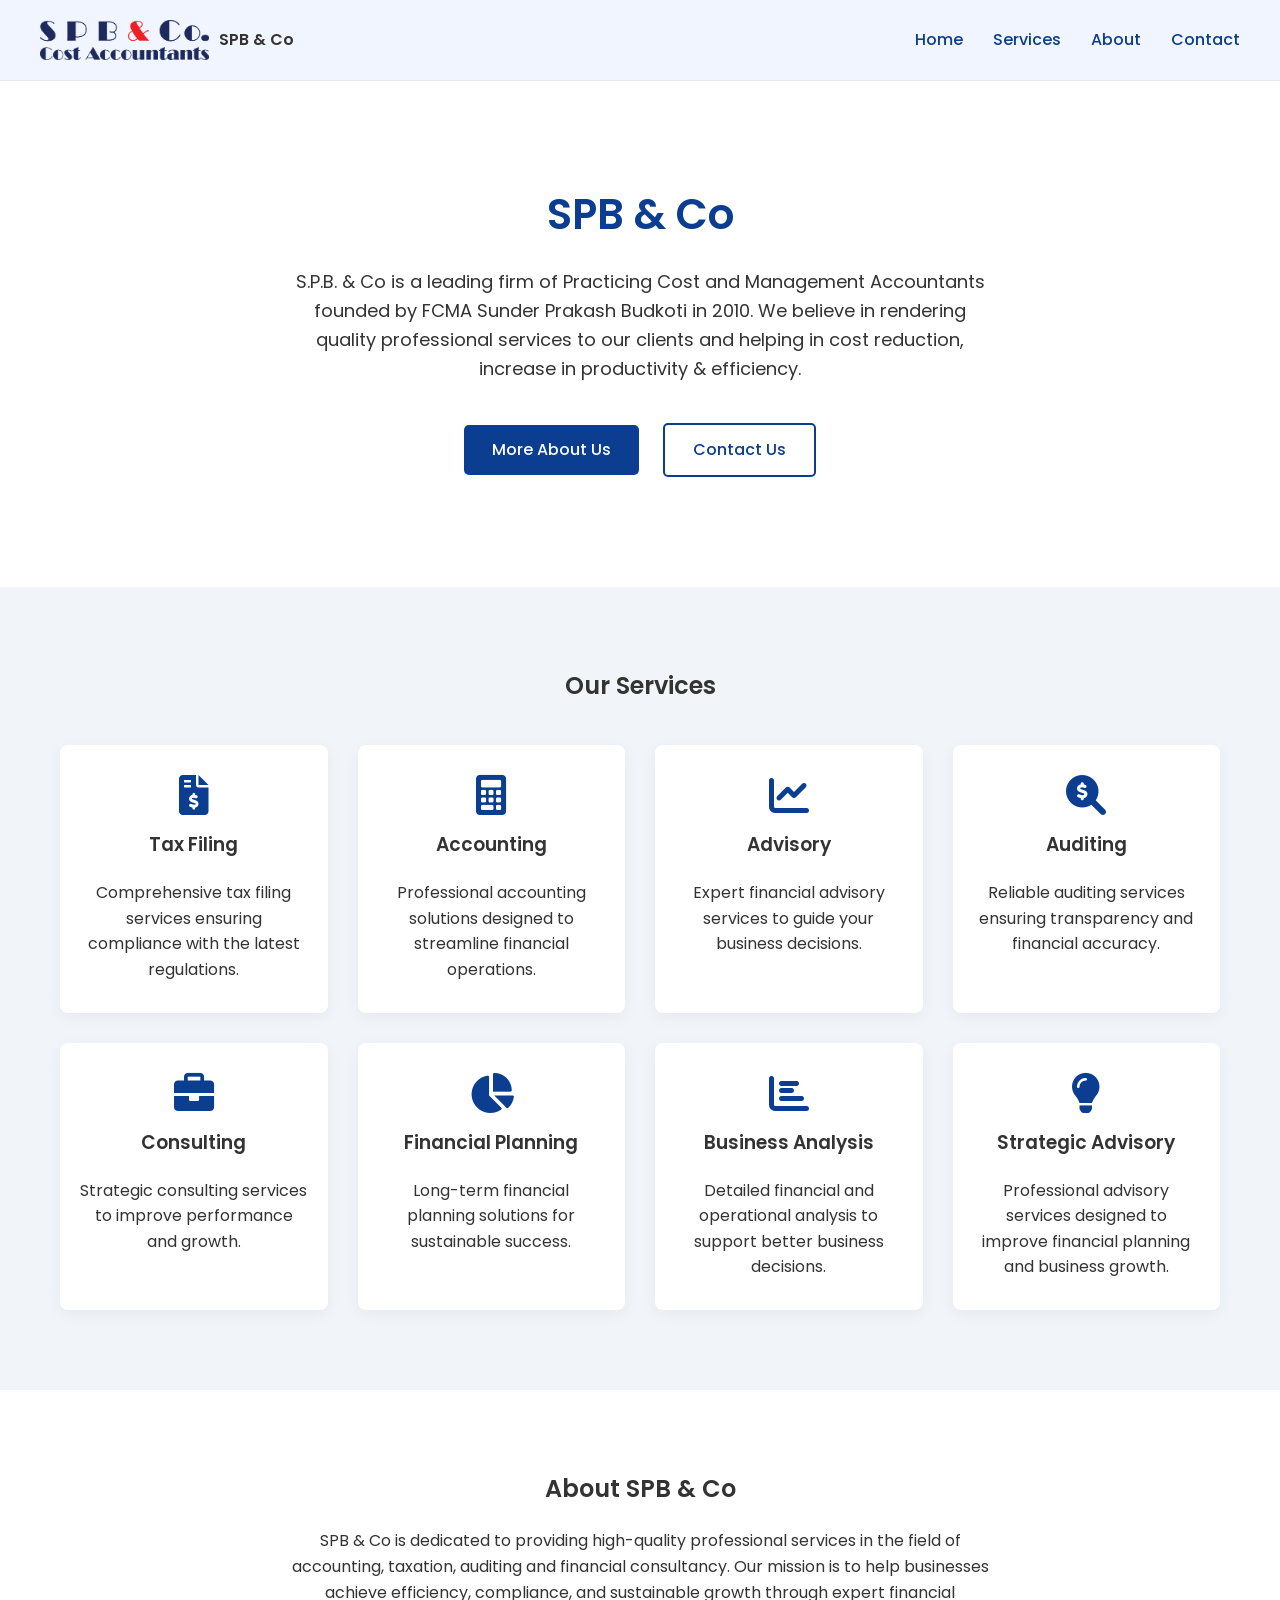
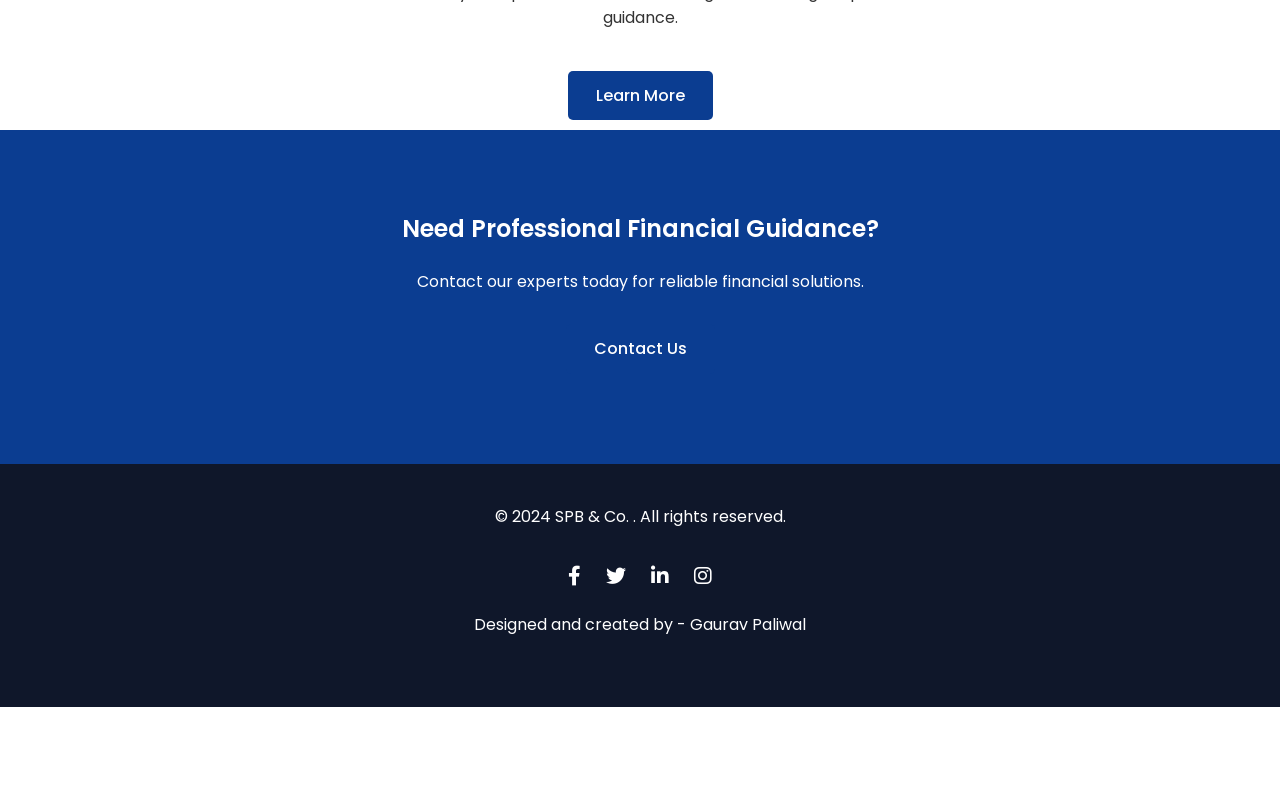
==== index.html @ 6d152924 "Add files via upload" ====
<!DOCTYPE html>
<html lang="en">

<head>

<meta charset="UTF-8">
<meta name="viewport" content="width=device-width, initial-scale=1.0">

<title>SPB & Co</title>

<!-- MAIN STYLES -->
<link rel="stylesheet" href="styles.css">

<!-- GOOGLE FONT -->
<link href="https://fonts.googleapis.com/css2?family=Poppins:wght@300;400;500;600;700&display=swap" rel="stylesheet">

<!-- FONT AWESOME ICONS -->
<link rel="stylesheet" href="https://cdnjs.cloudflare.com/ajax/libs/font-awesome/6.0.0-beta3/css/all.min.css">

</head>


<body>


<div id="header"></div>



<!-- =========================
HERO SECTION
Main introduction area
========================= -->

<section id="hero" class="reveal">

<div class="container hero-content">

<h1>SPB & Co</h1>

<p>
S.P.B. & Co is a leading firm of Practicing Cost and Management Accountants founded by FCMA Sunder Prakash Budkoti in 2010. We believe in rendering quality professional services to our clients and helping in cost reduction, increase in productivity & efficiency.
</p>

<div class="hero-buttons">

<a href="about.html" class="btn btn-primary">More About Us</a>

<a href="contact.html" class="btn btn-outline">Contact Us</a>

</div>

</div>

</section>



<!-- =========================
SERVICES PREVIEW
Homepage service cards
========================= -->

<section class="services reveal">

<div class="container">

<h2>Our Services</h2>

<div class="services-grid">

<div class="service-card">
<i class="fas fa-file-invoice-dollar"></i>
<h3>Tax Filing</h3>
<p>Comprehensive tax filing services ensuring compliance with the latest regulations.</p>
</div>

<div class="service-card">
<i class="fas fa-calculator"></i>
<h3>Accounting</h3>
<p>Professional accounting solutions designed to streamline financial operations.</p>
</div>

<div class="service-card">
<i class="fas fa-chart-line"></i>
<h3>Advisory</h3>
<p>Expert financial advisory services to guide your business decisions.</p>
</div>

<div class="service-card">
<i class="fas fa-search-dollar"></i>
<h3>Auditing</h3>
<p>Reliable auditing services ensuring transparency and financial accuracy.</p>
</div>

<div class="service-card">
<i class="fas fa-briefcase"></i>
<h3>Consulting</h3>
<p>Strategic consulting services to improve performance and growth.</p>
</div>

<div class="service-card">
<i class="fas fa-chart-pie"></i>
<h3>Financial Planning</h3>
<p>Long-term financial planning solutions for sustainable success.</p>
</div>

<div class="service-card">

<i class="fas fa-chart-bar"></i>

<h3>Business Analysis</h3>

<p>
Detailed financial and operational analysis to support better business decisions.
</p>

</div>


<div class="service-card">

<i class="fas fa-lightbulb"></i>

<h3>Strategic Advisory</h3>

<p>
Professional advisory services designed to improve financial planning and business growth.
</p>

</div>

</section>



<!-- =========================
ABOUT PREVIEW
Short introduction
========================= -->

<section class="about-preview reveal">

<div class="container">

<h2>About SPB & Co</h2>

<p>
SPB & Co is dedicated to providing high-quality professional services in the field of accounting, taxation, auditing and financial consultancy. Our mission is to help businesses achieve efficiency, compliance, and sustainable growth through expert financial guidance.
</p>

<a href="about.html" class="btn btn-primary">Learn More</a>

</div>




<!-- =========================
CALL TO ACTION
Encourage contact
========================= -->

<section class="cta">

<div class="container">

<h2>Need Professional Financial Guidance?</h2>

<p>Contact our experts today for reliable financial solutions.</p>

<a href="contact.html" class="btn btn-primary">Contact Us</a>

</div>

</section>



<!-- =========================
FOOTER
Company info and social links
========================= -->

<div id="footer"></div>


<!-- JAVASCRIPT -->
<script src="script.js"></script>

</body>
</html>
---- styles.css ----
/* ======================================================
RESET & BASE
Basic cleanup so browsers behave consistently
====================================================== */

*{
  margin:0;
  padding:0;
  box-sizing:border-box;
}

body{
  font-family:'Poppins', sans-serif;
  background:#f8fafc;
  color:#333;
  line-height:1.6;
}

img{
  max-width:100%;
  display:block;
}

a{
  text-decoration:none;
  color:inherit;
}

ul{
  list-style:none;
}

/* ======================================================
COLOR VARIABLES
Change brand colors here
====================================================== */

:root{
  --primary:#0b3d91;
  --secondary:#1e6fff;
  --dark:#0f172a;
  --light:#f8fafc;
  --white:#ffffff;
}

/* ======================================================
GLOBAL LAYOUT
Controls page width and section spacing
====================================================== */

.container{
  max-width:1200px;
  margin:auto;
  padding:0 20px;
}

section{
  padding:80px 0;
}

h1,h2,h3{
  margin-bottom:20px;
  font-weight:600;
}

/* ======================================================
HEADER / NAVBAR
====================================================== */

header{
  background:#f1f5ff;
  color:#333;
  position:sticky;
  top:0;
  z-index:1000;
  border-bottom:1px solid #e5e7eb;
  transition:0.3s;
}

/* shadow when scrolling */

header.scrolled{
  box-shadow:0 4px 12px rgba(0,0,0,0.08);
}

/* shadow appears when scrolling */
header.scrolled{
  box-shadow:0 4px 12px rgba(0,0,0,0.25);
}

.nav-container{
  display:flex;
  justify-content:space-between;
  align-items:center;
  padding:20px 0;
}

.logo{
  display:flex;
  align-items:center;
  gap:10px;
  font-weight:600;
}

.logo img{
  height:40px;
}

.nav-links{
  display:flex;
  gap:30px;
}

/* ======================================================
NAVBAR LINK STYLE
Adds hover underline animation
====================================================== */

.nav-links a{
  color:var(--primary);
  font-weight:500;
  position:relative;
  padding-bottom:5px;
}

/* underline element */

.nav-links a::after{
  content:"";
  position:absolute;
  left:0;
  bottom:0;
  width:0%;
  height:2px;
  background:var(--primary);
  transition:width 0.3s ease;
}

/* animation on hover */

.nav-links a:hover::after{
  width:100%;
}

.nav-links a:hover{
  color:var(--secondary);
}

.nav-links a:hover{
  color:var(--secondary);
}

/* ======================================================
MOBILE NAVBAR
====================================================== */

.menu-toggle{
  display:none;
  font-size:24px;
  cursor:pointer;
}

/* ======================================================
HERO SECTION
====================================================== */

#hero{
  background:white;
  text-align:center;
  padding:100px 0;
}

.hero-content{
  max-width:750px;
  margin:auto;
}

.hero-content h1{
  font-size:42px;
  color:var(--primary);
}

.hero-content p{
  font-size:18px;
  margin-bottom:30px;
}

/* ======================================================
BUTTONS
====================================================== */

.btn{
  display:inline-block;
  padding:12px 28px;
  border-radius:5px;
  font-weight:500;
  margin:10px;
  transition:0.3s;
}

.btn-primary{
  background:var(--primary);
  color:white;
}

.btn-primary:hover{
  background:var(--secondary);
}

.btn-outline{
  border:2px solid var(--primary);
  color:var(--primary);
}

.btn-outline:hover{
  background:var(--primary);
  color:white;
}

/* ======================================================
SERVICES SECTION
Icon service cards
====================================================== */

.services{
  background:#f1f5f9;
  text-align:center;
}

.services-grid{
  margin-top:40px;
  display:grid;
  grid-template-columns:repeat(auto-fit,minmax(250px,1fr));
  gap:30px;
}

.service-card{
  background:white;
  padding:30px 20px;
  border-radius:8px;
  box-shadow:0 4px 15px rgba(0,0,0,0.05);
  transition:0.3s;
}

.service-card:hover{
  transform:translateY(-6px);
}

.service-card i{
  font-size:40px;
  color:var(--primary);
  margin-bottom:15px;
}

/* ======================================================
ABOUT PREVIEW
====================================================== */

.about-preview{
  text-align:center;
  background:white;
}

.about-preview p{
  max-width:700px;
  margin:auto;
  margin-bottom:30px;
}

/* ======================================================
TESTIMONIALS
====================================================== */

.testimonials{
  background:#f1f5f9;
  text-align:center;
}

.testimonial-cards{
  margin-top:40px;
  display:grid;
  grid-template-columns:repeat(auto-fit,minmax(250px,1fr));
  gap:30px;
}

.testimonial-card{
  background:white;
  padding:25px;
  border-radius:8px;
  box-shadow:0 4px 15px rgba(0,0,0,0.05);
}

.testimonial-card h4{
  margin-top:10px;
  color:var(--primary);
}

/* ======================================================
CALL TO ACTION
====================================================== */

.cta{
  background:var(--primary);
  color:white;
  text-align:center;
}

.cta p{
  margin-bottom:20px;
}

/* ======================================================
FOOTER
====================================================== */

footer{
  background:var(--dark);
  color:white;
  text-align:center;
  padding:40px 20px;
}

.social-links{
  margin:20px 0;
}

.social-links a{
  font-size:20px;
  margin:0 10px;
  color:white;
  transition:0.3s;
}

.social-links a:hover{
  color:var(--secondary);
}


/* ======================================================
RESPONSIVE DESIGN
====================================================== */

@media (max-width:768px){

.menu-toggle{
  display:block;
}

.nav-links{
  position:absolute;
  top:70px;
  left:0;
  width:100%;
  background:var(--dark);
  flex-direction:column;
  align-items:center;
  max-height:0;
  overflow:hidden;
  transition:max-height 0.4s ease;
}

.nav-links li{
  margin:15px 0;
}

.nav-links.active{
  max-height:300px;
}

.hero-content h1{
  font-size:32px;
}

}


/* ======================================================
BACK TO TOP BUTTON
====================================================== */

#backToTop{
position:fixed;
bottom:30px;
right:30px;
background:var(--primary);
color:white;
border:none;
width:45px;
height:45px;
border-radius:50%;
font-size:20px;
cursor:pointer;
display:none;
box-shadow:0 4px 10px rgba(0,0,0,0.3);
transition:0.3s;
}

#backToTop:hover{
background:var(--secondary);
}

/* ======================================================
SERVICES PAGE HERO
====================================================== */

.services-hero{
background:white;
text-align:center;
padding:100px 0;
}

.services-hero h1{
font-size:40px;
color:var(--primary);
margin-bottom:20px;
}

.services-hero p{
max-width:700px;
margin:auto;
font-size:18px;
}

/* ======================================================
FOUNDER SECTION
====================================================== */

.founder{
background:white;
}

.founder-grid{
display:grid;
grid-template-columns:1fr 1fr;
gap:40px;
align-items:center;
}

.founder-img img{
border-radius:8px;
}

.founder-info h2{
color:var(--primary);
}

.founder-info h4{
margin-bottom:10px;
color:#666;
}

@media(max-width:768px){

.founder-grid{
grid-template-columns:1fr;
text-align:center;
}

}

/* ======================================================
CONTACT PAGE
====================================================== */

.contact-section{
background:white;
}

.contact-grid{
display:grid;
grid-template-columns:1fr 1fr;
gap:40px;
}

.contact-form input,
.contact-form textarea{
width:100%;
padding:12px;
margin-bottom:15px;
border:1px solid #ddd;
border-radius:5px;
font-family:'Poppins',sans-serif;
}

.contact-form textarea{
height:120px;
}

.contact-info .info-item{
display:flex;
align-items:center;
gap:10px;
margin:15px 0;
}

.contact-info i{
color:var(--primary);
font-size:20px;
}

.map-section{
background:#f1f5f9;
}

.map-grid{
display:grid;
grid-template-columns:1fr 1fr;
gap:20px;
}

.map-grid iframe{
width:100%;
height:300px;
border:0;
border-radius:6px;
}

@media(max-width:768px){

.contact-grid{
grid-template-columns:1fr;
}

.map-grid{
grid-template-columns:1fr;
}

}

/* ======================================================
FOUNDER QUALIFICATIONS
====================================================== */

.founder-qualifications{
display:flex;
flex-wrap:wrap;
gap:10px;
margin:15px 0 25px 0;
}

.founder-qualifications span{
background:#eef2ff;
color:var(--primary);
padding:6px 12px;
border-radius:4px;
font-size:14px;
font-weight:500;
}


/* ======================================================
FOUNDER ROLES
====================================================== */

.founder-roles{
margin-top:20px;
}

.founder-roles h3{
margin-bottom:10px;
color:var(--primary);
}


/* ======================================================
FOUNDER MEMBERSHIPS
====================================================== */

.founder-memberships{
margin-top:25px;
}

.founder-memberships h3{
margin-bottom:10px;
color:var(--primary);
}

.founder-memberships ul{
padding-left:20px;
}

.founder-memberships li{
margin-bottom:8px;
}
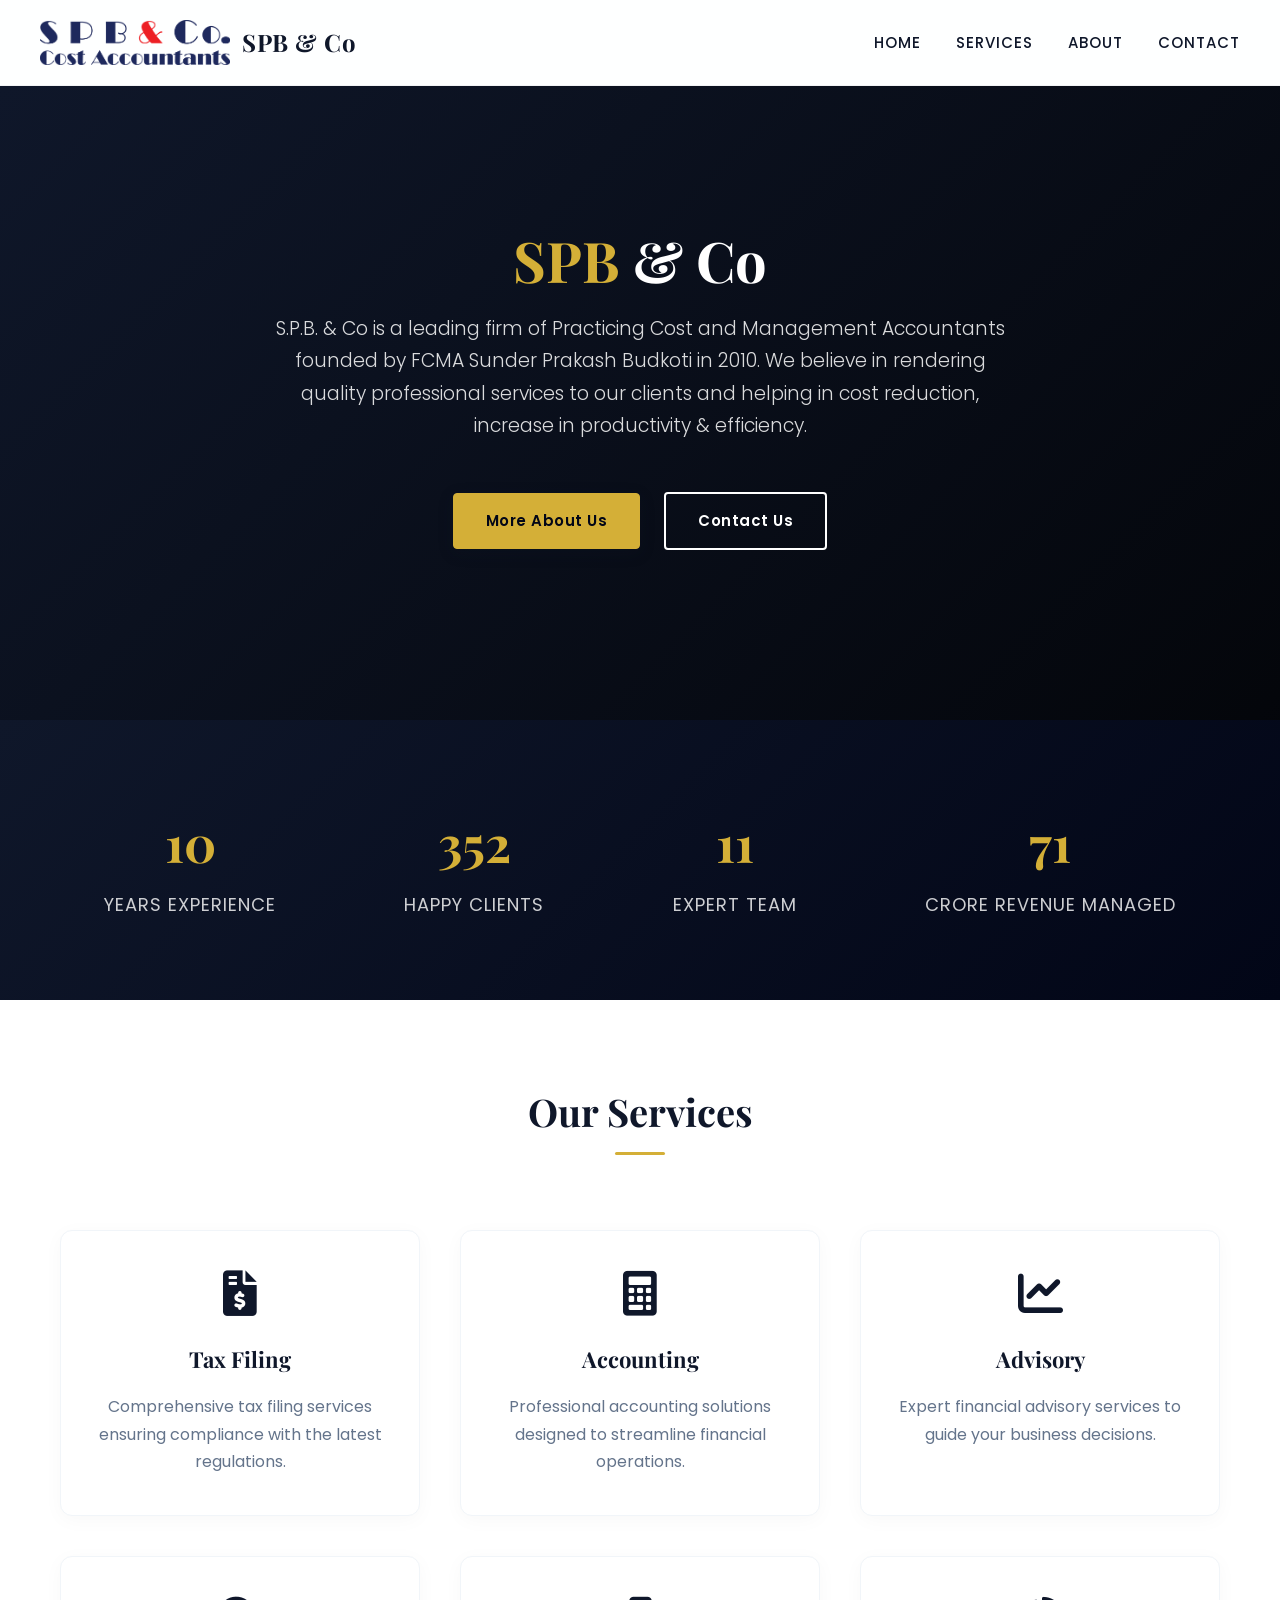
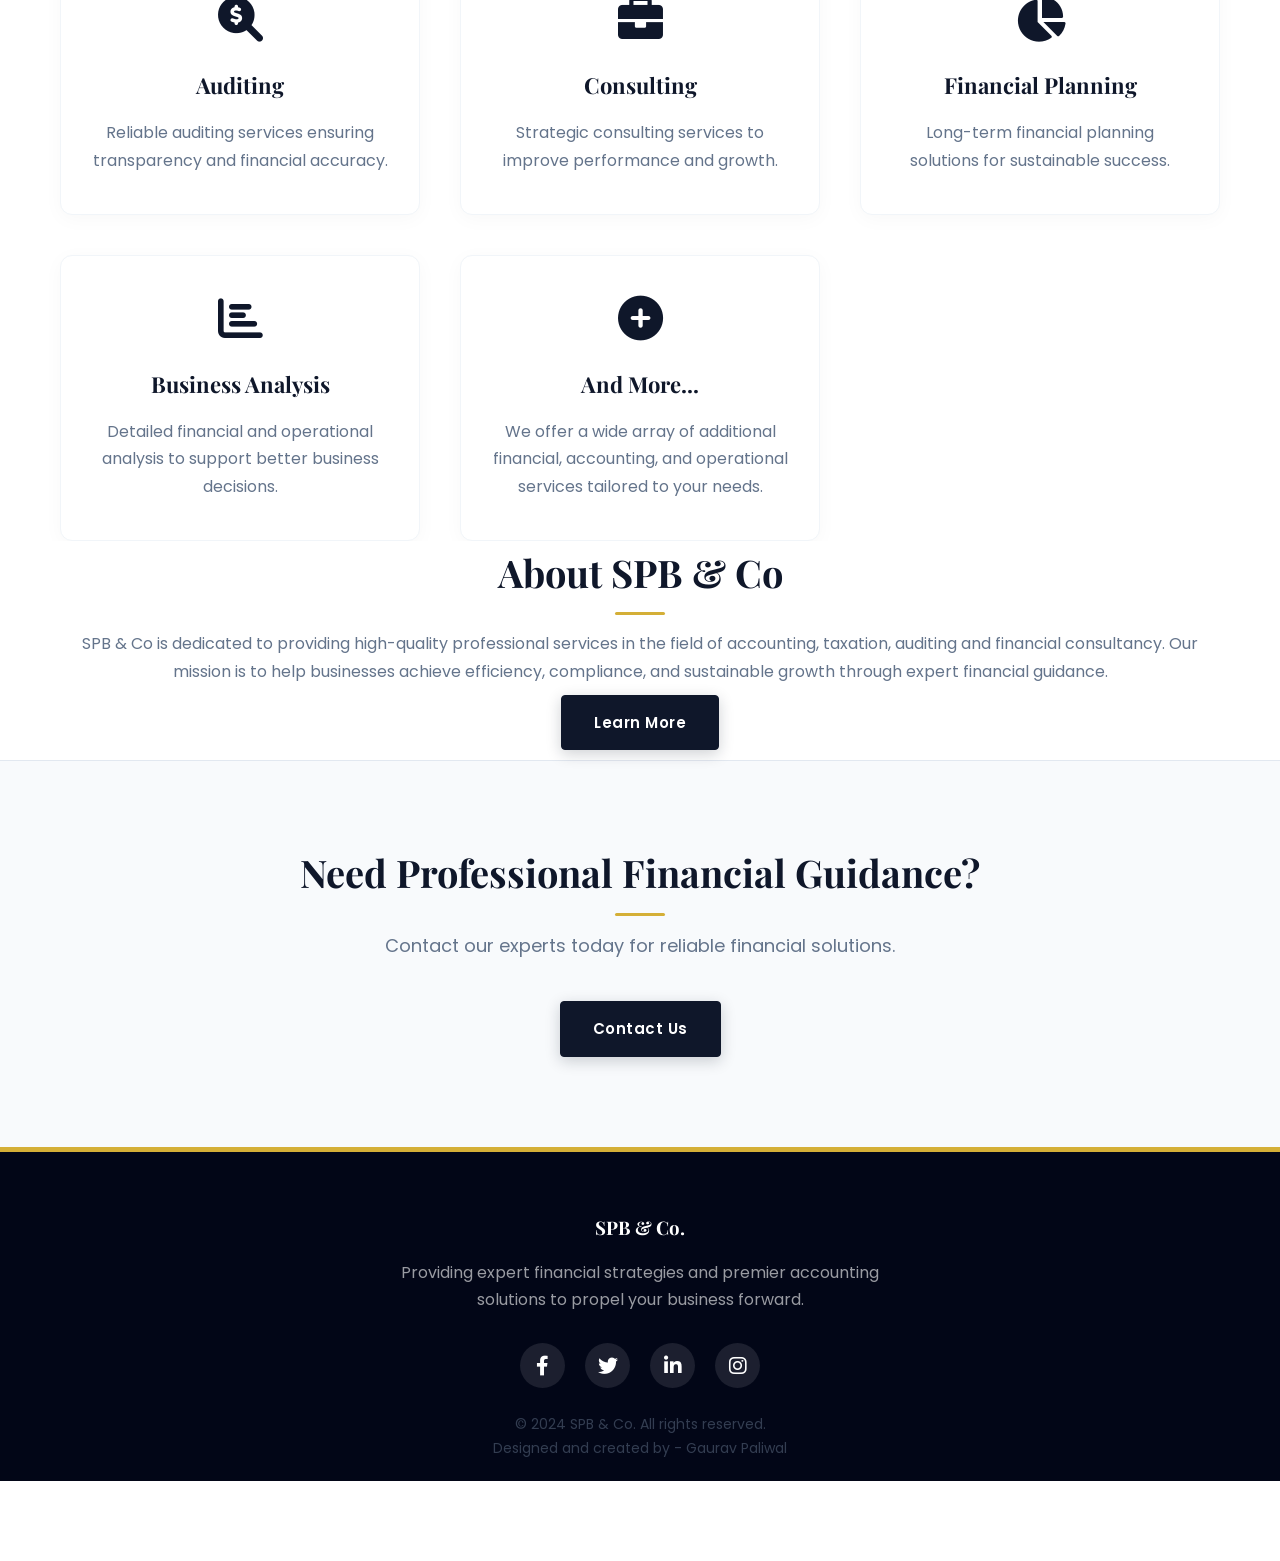
==== commit 3975e60f: "animation changes" ====
--- a/index.html
+++ b/index.html
@@ -1,192 +1,221 @@
-<!DOCTYPE html>
-<html lang="en">
-
-<head>
-
-<meta charset="UTF-8">
-<meta name="viewport" content="width=device-width, initial-scale=1.0">
-
-<title>SPB & Co</title>
-
-<!-- MAIN STYLES -->
-<link rel="stylesheet" href="styles.css">
-
-<!-- GOOGLE FONT -->
-<link href="https://fonts.googleapis.com/css2?family=Poppins:wght@300;400;500;600;700&display=swap" rel="stylesheet">
-
-<!-- FONT AWESOME ICONS -->
-<link rel="stylesheet" href="https://cdnjs.cloudflare.com/ajax/libs/font-awesome/6.0.0-beta3/css/all.min.css">
-
-</head>
-
-
-<body>
-
-
-<div id="header"></div>
-
-
-
-<!-- =========================
-HERO SECTION
-Main introduction area
-========================= -->
-
-<section id="hero" class="reveal">
-
-<div class="container hero-content">
-
-<h1>SPB & Co</h1>
-
-<p>
-S.P.B. & Co is a leading firm of Practicing Cost and Management Accountants founded by FCMA Sunder Prakash Budkoti in 2010. We believe in rendering quality professional services to our clients and helping in cost reduction, increase in productivity & efficiency.
-</p>
-
-<div class="hero-buttons">
-
-<a href="about.html" class="btn btn-primary">More About Us</a>
-
-<a href="contact.html" class="btn btn-outline">Contact Us</a>
-
-</div>
-
-</div>
-
-</section>
-
-
-
-<!-- =========================
-SERVICES PREVIEW
-Homepage service cards
-========================= -->
-
-<section class="services reveal">
-
-<div class="container">
-
-<h2>Our Services</h2>
-
-<div class="services-grid">
-
-<div class="service-card">
-<i class="fas fa-file-invoice-dollar"></i>
-<h3>Tax Filing</h3>
-<p>Comprehensive tax filing services ensuring compliance with the latest regulations.</p>
-</div>
-
-<div class="service-card">
-<i class="fas fa-calculator"></i>
-<h3>Accounting</h3>
-<p>Professional accounting solutions designed to streamline financial operations.</p>
-</div>
-
-<div class="service-card">
-<i class="fas fa-chart-line"></i>
-<h3>Advisory</h3>
-<p>Expert financial advisory services to guide your business decisions.</p>
-</div>
-
-<div class="service-card">
-<i class="fas fa-search-dollar"></i>
-<h3>Auditing</h3>
-<p>Reliable auditing services ensuring transparency and financial accuracy.</p>
-</div>
-
-<div class="service-card">
-<i class="fas fa-briefcase"></i>
-<h3>Consulting</h3>
-<p>Strategic consulting services to improve performance and growth.</p>
-</div>
-
-<div class="service-card">
-<i class="fas fa-chart-pie"></i>
-<h3>Financial Planning</h3>
-<p>Long-term financial planning solutions for sustainable success.</p>
-</div>
-
-<div class="service-card">
-
-<i class="fas fa-chart-bar"></i>
-
-<h3>Business Analysis</h3>
-
-<p>
-Detailed financial and operational analysis to support better business decisions.
-</p>
-
-</div>
-
-
-<div class="service-card">
-
-<i class="fas fa-lightbulb"></i>
-
-<h3>Strategic Advisory</h3>
-
-<p>
-Professional advisory services designed to improve financial planning and business growth.
-</p>
-
-</div>
-
-</section>
-
-
-
-<!-- =========================
-ABOUT PREVIEW
-Short introduction
-========================= -->
-
-<section class="about-preview reveal">
-
-<div class="container">
-
-<h2>About SPB & Co</h2>
-
-<p>
-SPB & Co is dedicated to providing high-quality professional services in the field of accounting, taxation, auditing and financial consultancy. Our mission is to help businesses achieve efficiency, compliance, and sustainable growth through expert financial guidance.
-</p>
-
-<a href="about.html" class="btn btn-primary">Learn More</a>
-
-</div>
-
-
-
-
-<!-- =========================
-CALL TO ACTION
-Encourage contact
-========================= -->
-
-<section class="cta">
-
-<div class="container">
-
-<h2>Need Professional Financial Guidance?</h2>
-
-<p>Contact our experts today for reliable financial solutions.</p>
-
-<a href="contact.html" class="btn btn-primary">Contact Us</a>
-
-</div>
-
-</section>
-
-
-
-<!-- =========================
-FOOTER
-Company info and social links
-========================= -->
-
-<div id="footer"></div>
-
-
-<!-- JAVASCRIPT -->
-<script src="script.js"></script>
-
-</body>
+<!DOCTYPE html>
+<html lang="en">
+
+<head>
+
+<meta charset="UTF-8">
+<meta name="viewport" content="width=device-width, initial-scale=1.0">
+
+<title>SPB & Co</title>
+
+<!-- MAIN STYLES -->
+<link rel="stylesheet" href="styles.css">
+
+<!-- GOOGLE FONT -->
+<link href="https://fonts.googleapis.com/css2?family=Poppins:wght@300;400;500;600;700&family=Playfair+Display:wght@500;700&display=swap" rel="stylesheet">
+
+<!-- FONT AWESOME ICONS -->
+<link rel="stylesheet" href="https://cdnjs.cloudflare.com/ajax/libs/font-awesome/6.0.0-beta3/css/all.min.css">
+
+</head>
+
+
+<body>
+
+
+<div id="header"></div>
+
+
+
+<!-- =========================
+HERO SECTION
+Main introduction area
+========================= -->
+
+<section id="hero" class="reveal">
+
+<div class="container hero-content">
+
+<h1><span>SPB</span> & Co</h1>
+
+<p>
+S.P.B. & Co is a leading firm of Practicing Cost and Management Accountants founded by FCMA Sunder Prakash Budkoti in 2010. We believe in rendering quality professional services to our clients and helping in cost reduction, increase in productivity & efficiency.
+</p>
+
+<div class="hero-buttons">
+
+<a href="about.html" class="btn btn-primary">More About Us</a>
+
+<a href="contact.html" class="btn btn-outline">Contact Us</a>
+
+</div>
+
+</div>
+
+</section>
+
+
+
+<!-- =========================
+STATS / COUNTER SECTION
+========================= -->
+
+<section class="stats-section reveal">
+<div class="container stats-grid">
+  <div class="stat-item">
+    <h3 class="counter" data-target="14">0</h3>
+    <p>Years Experience</p>
+  </div>
+  <div class="stat-item">
+    <h3 class="counter" data-target="500">0</h3>
+    <p>Happy Clients</p>
+  </div>
+  <div class="stat-item">
+    <h3 class="counter" data-target="15">0</h3>
+    <p>Expert Team</p>
+  </div>
+  <div class="stat-item">
+    <h3 class="counter" data-target="100">0</h3>
+    <p>Crore Revenue Managed</p>
+  </div>
+</div>
+</section>
+
+<!-- =========================
+SERVICES PREVIEW
+Homepage service cards
+========================= -->
+
+<section class="services reveal">
+
+<div class="container">
+
+<h2>Our Services</h2>
+
+<div class="services-grid">
+
+<div class="service-card">
+<i class="fas fa-file-invoice-dollar"></i>
+<h3>Tax Filing</h3>
+<p>Comprehensive tax filing services ensuring compliance with the latest regulations.</p>
+</div>
+
+<div class="service-card">
+<i class="fas fa-calculator"></i>
+<h3>Accounting</h3>
+<p>Professional accounting solutions designed to streamline financial operations.</p>
+</div>
+
+<div class="service-card">
+<i class="fas fa-chart-line"></i>
+<h3>Advisory</h3>
+<p>Expert financial advisory services to guide your business decisions.</p>
+</div>
+
+<div class="service-card">
+<i class="fas fa-search-dollar"></i>
+<h3>Auditing</h3>
+<p>Reliable auditing services ensuring transparency and financial accuracy.</p>
+</div>
+
+<div class="service-card">
+<i class="fas fa-briefcase"></i>
+<h3>Consulting</h3>
+<p>Strategic consulting services to improve performance and growth.</p>
+</div>
+
+<div class="service-card">
+<i class="fas fa-chart-pie"></i>
+<h3>Financial Planning</h3>
+<p>Long-term financial planning solutions for sustainable success.</p>
+</div>
+
+<div class="service-card">
+
+<i class="fas fa-chart-bar"></i>
+
+<h3>Business Analysis</h3>
+
+<p>
+Detailed financial and operational analysis to support better business decisions.
+</p>
+
+</div>
+
+
+<div class="service-card reveal">
+
+<i class="fas fa-plus-circle"></i>
+
+<h3>And More...</h3>
+
+<p>
+We offer a wide array of additional financial, accounting, and operational services tailored to your needs.
+</p>
+
+</div>
+
+</div>
+
+</div>
+
+</section>
+
+
+
+<!-- =========================
+ABOUT PREVIEW
+Short introduction
+========================= -->
+
+<section class="about-preview reveal">
+
+<div class="container">
+
+<h2>About SPB & Co</h2>
+
+<p>
+SPB & Co is dedicated to providing high-quality professional services in the field of accounting, taxation, auditing and financial consultancy. Our mission is to help businesses achieve efficiency, compliance, and sustainable growth through expert financial guidance.
+</p>
+
+<a href="about.html" class="btn btn-primary">Learn More</a>
+
+</div>
+
+
+
+
+<!-- =========================
+CALL TO ACTION
+Encourage contact
+========================= -->
+
+<section class="cta">
+
+<div class="container">
+
+<h2>Need Professional Financial Guidance?</h2>
+
+<p>Contact our experts today for reliable financial solutions.</p>
+
+<a href="contact.html" class="btn btn-primary">Contact Us</a>
+
+</div>
+
+</section>
+
+
+
+<!-- =========================
+FOOTER
+Company info and social links
+========================= -->
+
+<div id="footer"></div>
+
+
+<!-- JAVASCRIPT -->
+<script src="script.js"></script>
+
+</body>
 </html>
--- a/styles.css
+++ b/styles.css
@@ -1,584 +1,859 @@
-/* ======================================================
-RESET & BASE
-Basic cleanup so browsers behave consistently
-====================================================== */
-
-*{
-  margin:0;
-  padding:0;
-  box-sizing:border-box;
-}
-
-body{
-  font-family:'Poppins', sans-serif;
-  background:#f8fafc;
-  color:#333;
-  line-height:1.6;
-}
-
-img{
-  max-width:100%;
-  display:block;
-}
-
-a{
-  text-decoration:none;
-  color:inherit;
-}
-
-ul{
-  list-style:none;
-}
-
-/* ======================================================
-COLOR VARIABLES
-Change brand colors here
-====================================================== */
-
-:root{
-  --primary:#0b3d91;
-  --secondary:#1e6fff;
-  --dark:#0f172a;
-  --light:#f8fafc;
-  --white:#ffffff;
-}
-
-/* ======================================================
-GLOBAL LAYOUT
-Controls page width and section spacing
-====================================================== */
-
-.container{
-  max-width:1200px;
-  margin:auto;
-  padding:0 20px;
-}
-
-section{
-  padding:80px 0;
-}
-
-h1,h2,h3{
-  margin-bottom:20px;
-  font-weight:600;
-}
-
-/* ======================================================
-HEADER / NAVBAR
-====================================================== */
-
-header{
-  background:#f1f5ff;
-  color:#333;
-  position:sticky;
-  top:0;
-  z-index:1000;
-  border-bottom:1px solid #e5e7eb;
-  transition:0.3s;
-}
-
-/* shadow when scrolling */
-
-header.scrolled{
-  box-shadow:0 4px 12px rgba(0,0,0,0.08);
-}
-
-/* shadow appears when scrolling */
-header.scrolled{
-  box-shadow:0 4px 12px rgba(0,0,0,0.25);
-}
-
-.nav-container{
-  display:flex;
-  justify-content:space-between;
-  align-items:center;
-  padding:20px 0;
-}
-
-.logo{
-  display:flex;
-  align-items:center;
-  gap:10px;
-  font-weight:600;
-}
-
-.logo img{
-  height:40px;
-}
-
-.nav-links{
-  display:flex;
-  gap:30px;
-}
-
-/* ======================================================
-NAVBAR LINK STYLE
-Adds hover underline animation
-====================================================== */
-
-.nav-links a{
-  color:var(--primary);
-  font-weight:500;
-  position:relative;
-  padding-bottom:5px;
-}
-
-/* underline element */
-
-.nav-links a::after{
-  content:"";
-  position:absolute;
-  left:0;
-  bottom:0;
-  width:0%;
-  height:2px;
-  background:var(--primary);
-  transition:width 0.3s ease;
-}
-
-/* animation on hover */
-
-.nav-links a:hover::after{
-  width:100%;
-}
-
-.nav-links a:hover{
-  color:var(--secondary);
-}
-
-.nav-links a:hover{
-  color:var(--secondary);
-}
-
-/* ======================================================
-MOBILE NAVBAR
-====================================================== */
-
-.menu-toggle{
-  display:none;
-  font-size:24px;
-  cursor:pointer;
-}
-
-/* ======================================================
-HERO SECTION
-====================================================== */
-
-#hero{
-  background:white;
-  text-align:center;
-  padding:100px 0;
-}
-
-.hero-content{
-  max-width:750px;
-  margin:auto;
-}
-
-.hero-content h1{
-  font-size:42px;
-  color:var(--primary);
-}
-
-.hero-content p{
-  font-size:18px;
-  margin-bottom:30px;
-}
-
-/* ======================================================
-BUTTONS
-====================================================== */
-
-.btn{
-  display:inline-block;
-  padding:12px 28px;
-  border-radius:5px;
-  font-weight:500;
-  margin:10px;
-  transition:0.3s;
-}
-
-.btn-primary{
-  background:var(--primary);
-  color:white;
-}
-
-.btn-primary:hover{
-  background:var(--secondary);
-}
-
-.btn-outline{
-  border:2px solid var(--primary);
-  color:var(--primary);
-}
-
-.btn-outline:hover{
-  background:var(--primary);
-  color:white;
-}
-
-/* ======================================================
-SERVICES SECTION
-Icon service cards
-====================================================== */
-
-.services{
-  background:#f1f5f9;
-  text-align:center;
-}
-
-.services-grid{
-  margin-top:40px;
-  display:grid;
-  grid-template-columns:repeat(auto-fit,minmax(250px,1fr));
-  gap:30px;
-}
-
-.service-card{
-  background:white;
-  padding:30px 20px;
-  border-radius:8px;
-  box-shadow:0 4px 15px rgba(0,0,0,0.05);
-  transition:0.3s;
-}
-
-.service-card:hover{
-  transform:translateY(-6px);
-}
-
-.service-card i{
-  font-size:40px;
-  color:var(--primary);
-  margin-bottom:15px;
-}
-
-/* ======================================================
-ABOUT PREVIEW
-====================================================== */
-
-.about-preview{
-  text-align:center;
-  background:white;
-}
-
-.about-preview p{
-  max-width:700px;
-  margin:auto;
-  margin-bottom:30px;
-}
-
-/* ======================================================
-TESTIMONIALS
-====================================================== */
-
-.testimonials{
-  background:#f1f5f9;
-  text-align:center;
-}
-
-.testimonial-cards{
-  margin-top:40px;
-  display:grid;
-  grid-template-columns:repeat(auto-fit,minmax(250px,1fr));
-  gap:30px;
-}
-
-.testimonial-card{
-  background:white;
-  padding:25px;
-  border-radius:8px;
-  box-shadow:0 4px 15px rgba(0,0,0,0.05);
-}
-
-.testimonial-card h4{
-  margin-top:10px;
-  color:var(--primary);
-}
-
-/* ======================================================
-CALL TO ACTION
-====================================================== */
-
-.cta{
-  background:var(--primary);
-  color:white;
-  text-align:center;
-}
-
-.cta p{
-  margin-bottom:20px;
-}
-
-/* ======================================================
-FOOTER
-====================================================== */
-
-footer{
-  background:var(--dark);
-  color:white;
-  text-align:center;
-  padding:40px 20px;
-}
-
-.social-links{
-  margin:20px 0;
-}
-
-.social-links a{
-  font-size:20px;
-  margin:0 10px;
-  color:white;
-  transition:0.3s;
-}
-
-.social-links a:hover{
-  color:var(--secondary);
-}
-
-
-/* ======================================================
-RESPONSIVE DESIGN
-====================================================== */
-
-@media (max-width:768px){
-
-.menu-toggle{
-  display:block;
-}
-
-.nav-links{
-  position:absolute;
-  top:70px;
-  left:0;
-  width:100%;
-  background:var(--dark);
-  flex-direction:column;
-  align-items:center;
-  max-height:0;
-  overflow:hidden;
-  transition:max-height 0.4s ease;
-}
-
-.nav-links li{
-  margin:15px 0;
-}
-
-.nav-links.active{
-  max-height:300px;
-}
-
-.hero-content h1{
-  font-size:32px;
-}
-
-}
-
-
-/* ======================================================
-BACK TO TOP BUTTON
-====================================================== */
-
-#backToTop{
-position:fixed;
-bottom:30px;
-right:30px;
-background:var(--primary);
-color:white;
-border:none;
-width:45px;
-height:45px;
-border-radius:50%;
-font-size:20px;
-cursor:pointer;
-display:none;
-box-shadow:0 4px 10px rgba(0,0,0,0.3);
-transition:0.3s;
-}
-
-#backToTop:hover{
-background:var(--secondary);
-}
-
-/* ======================================================
-SERVICES PAGE HERO
-====================================================== */
-
-.services-hero{
-background:white;
-text-align:center;
-padding:100px 0;
-}
-
-.services-hero h1{
-font-size:40px;
-color:var(--primary);
-margin-bottom:20px;
-}
-
-.services-hero p{
-max-width:700px;
-margin:auto;
-font-size:18px;
-}
-
-/* ======================================================
-FOUNDER SECTION
-====================================================== */
-
-.founder{
-background:white;
-}
-
-.founder-grid{
-display:grid;
-grid-template-columns:1fr 1fr;
-gap:40px;
-align-items:center;
-}
-
-.founder-img img{
-border-radius:8px;
-}
-
-.founder-info h2{
-color:var(--primary);
-}
-
-.founder-info h4{
-margin-bottom:10px;
-color:#666;
-}
-
-@media(max-width:768px){
-
-.founder-grid{
-grid-template-columns:1fr;
-text-align:center;
-}
-
-}
-
-/* ======================================================
-CONTACT PAGE
-====================================================== */
-
-.contact-section{
-background:white;
-}
-
-.contact-grid{
-display:grid;
-grid-template-columns:1fr 1fr;
-gap:40px;
-}
-
-.contact-form input,
-.contact-form textarea{
-width:100%;
-padding:12px;
-margin-bottom:15px;
-border:1px solid #ddd;
-border-radius:5px;
-font-family:'Poppins',sans-serif;
-}
-
-.contact-form textarea{
-height:120px;
-}
-
-.contact-info .info-item{
-display:flex;
-align-items:center;
-gap:10px;
-margin:15px 0;
-}
-
-.contact-info i{
-color:var(--primary);
-font-size:20px;
-}
-
-.map-section{
-background:#f1f5f9;
-}
-
-.map-grid{
-display:grid;
-grid-template-columns:1fr 1fr;
-gap:20px;
-}
-
-.map-grid iframe{
-width:100%;
-height:300px;
-border:0;
-border-radius:6px;
-}
-
-@media(max-width:768px){
-
-.contact-grid{
-grid-template-columns:1fr;
-}
-
-.map-grid{
-grid-template-columns:1fr;
-}
-
-}
-
-/* ======================================================
-FOUNDER QUALIFICATIONS
-====================================================== */
-
-.founder-qualifications{
-display:flex;
-flex-wrap:wrap;
-gap:10px;
-margin:15px 0 25px 0;
-}
-
-.founder-qualifications span{
-background:#eef2ff;
-color:var(--primary);
-padding:6px 12px;
-border-radius:4px;
-font-size:14px;
-font-weight:500;
-}
-
-
-/* ======================================================
-FOUNDER ROLES
-====================================================== */
-
-.founder-roles{
-margin-top:20px;
-}
-
-.founder-roles h3{
-margin-bottom:10px;
-color:var(--primary);
-}
-
-
-/* ======================================================
-FOUNDER MEMBERSHIPS
-====================================================== */
-
-.founder-memberships{
-margin-top:25px;
-}
-
-.founder-memberships h3{
-margin-bottom:10px;
-color:var(--primary);
-}
-
-.founder-memberships ul{
-padding-left:20px;
-}
-
-.founder-memberships li{
-margin-bottom:8px;
+/* ======================================================
+RESET & BASE
+====================================================== */
+
+*{
+  margin:0;
+  padding:0;
+  box-sizing:border-box;
+}
+
+:root{
+  /* Modern Premium Palette */
+  --primary: #0f172a;       /* Deep Midnight Navy */
+  --secondary: #d4af37;     /* Elegant Soft Gold / Champagne */
+  --accent: #2563eb;        /* Vibrant Professional Cobalt */
+  --dark: #020617;          /* Near Black for contrast */
+  --light: #f8fafc;         /* Off-white background */
+  --white: #ffffff;
+  --text-main: #334155;     /* Slate text */
+  --text-muted: #64748b;
+  
+  /* Fonts */
+  --font-heading: 'Playfair Display', serif;
+  --font-body: 'Poppins', sans-serif;
+}
+
+body{
+  font-family: var(--font-body);
+  background: var(--light);
+  color: var(--text-main);
+  line-height: 1.7;
+  overflow-x: hidden;
+  /* Smooth page load transition */
+  animation: fadeInBody 1s ease-out forwards;
+}
+
+@keyframes fadeInBody {
+  from { opacity: 0; }
+  to { opacity: 1; }
+}
+
+img{
+  max-width: 100%;
+  display: block;
+}
+
+a{
+  text-decoration: none;
+  color: inherit;
+  transition: all 0.3s ease;
+}
+
+ul{
+  list-style: none;
+}
+
+/* ======================================================
+GLOBAL LAYOUT
+====================================================== */
+
+.container{
+  max-width: 1200px;
+  margin: auto;
+  padding: 0 20px;
+}
+
+section{
+  padding: 80px 0;
+  position: relative;
+}
+
+h1, h2, h3, h4, .font-serif {
+  font-family: var(--font-heading);
+  color: var(--primary);
+  font-weight: 700;
+}
+
+h2 {
+  font-size: 38px;
+  margin-bottom: 25px;
+  position: relative;
+  display: inline-block;
+}
+
+h2::after {
+  content: "";
+  position: absolute;
+  left: 50%;
+  bottom: -10px;
+  transform: translateX(-50%);
+  width: 50px;
+  height: 3px;
+  background: var(--secondary);
+  border-radius: 2px;
+}
+
+p {
+  font-size: 16px;
+  color: var(--text-muted);
+}
+
+/* ======================================================
+HEADER / NAVBAR
+====================================================== */
+
+header{
+  background: rgba(255, 255, 255, 0.85);
+  backdrop-filter: blur(12px);
+  -webkit-backdrop-filter: blur(12px);
+  color: var(--primary);
+  position: sticky;
+  top: 0;
+  z-index: 1000;
+  border-bottom: 1px solid rgba(229, 231, 235, 0.5);
+  transition: all 0.4s ease;
+}
+
+header.scrolled{
+  box-shadow: 0 10px 30px rgba(0, 0, 0, 0.05);
+  background: rgba(255, 255, 255, 0.98);
+}
+
+.nav-container{
+  display: flex;
+  justify-content: space-between;
+  align-items: center;
+  padding: 20px 0;
+  transition: padding 0.3s;
+}
+
+header.scrolled .nav-container {
+  padding: 12px 0;
+}
+
+.logo{
+  display: flex;
+  align-items: center;
+  gap: 12px;
+  font-weight: 700;
+  font-family: var(--font-heading);
+  font-size: 24px;
+  color: var(--primary);
+  letter-spacing: 0.5px;
+}
+
+.logo img{
+  height: 45px;
+  transition: transform 0.3s ease;
+}
+.logo:hover img {
+  transform: scale(1.05);
+}
+
+.nav-links{
+  display: flex;
+  gap: 35px;
+}
+
+.nav-links a{
+  color: var(--primary);
+  font-weight: 500;
+  font-size: 15px;
+  position: relative;
+  padding-bottom: 5px;
+  text-transform: uppercase;
+  letter-spacing: 1px;
+}
+
+.nav-links a::after{
+  content: "";
+  position: absolute;
+  left: 0;
+  bottom: 0;
+  width: 0%;
+  height: 2px;
+  background: var(--secondary);
+  transition: width 0.3s ease;
+}
+
+.nav-links a:hover::after{
+  width: 100%;
+}
+
+.nav-links a:hover{
+  color: var(--accent);
+}
+
+.menu-toggle{
+  display: none;
+  font-size: 26px;
+  cursor: pointer;
+  color: var(--primary);
+}
+
+/* ======================================================
+BUTTONS
+====================================================== */
+
+.btn{
+  display: inline-flex;
+  align-items: center;
+  justify-content: center;
+  padding: 14px 32px;
+  border-radius: 4px;
+  font-weight: 600;
+  margin: 10px;
+  transition: all 0.4s cubic-bezier(0.175, 0.885, 0.32, 1.275);
+  font-size: 15px;
+  letter-spacing: 0.5px;
+  cursor: pointer;
+  z-index: 1;
+  position: relative;
+  overflow: hidden;
+}
+
+.btn-primary{
+  background: var(--primary);
+  color: var(--white);
+  border: 1px solid var(--primary);
+  box-shadow: 0 4px 15px rgba(15, 23, 42, 0.2);
+}
+
+.btn-primary::before {
+  content: "";
+  position: absolute;
+  top: 0; left: 0; width: 0%; height: 100%;
+  background: var(--accent);
+  transition: width 0.4s ease;
+  z-index: -1;
+}
+
+.btn-primary:hover {
+  color: #fff;
+  transform: translateY(-3px);
+  box-shadow: 0 8px 25px rgba(37, 99, 235, 0.4);
+}
+
+.btn-primary:hover::before {
+  width: 100%;
+}
+
+.btn-outline{
+  border: 2px solid var(--primary);
+  color: var(--primary);
+  background: transparent;
+}
+
+.btn-outline:hover{
+  background: var(--primary);
+  color: white;
+  transform: translateY(-3px);
+  box-shadow: 0 8px 20px rgba(15, 23, 42, 0.2);
+}
+
+/* ======================================================
+HERO SECTION (ANIMATED)
+====================================================== */
+
+#hero{
+  position: relative;
+  text-align: center;
+  padding: 140px 0 160px;
+  /* Abstract shifting gradient background */
+  background: linear-gradient(-45deg, #0f172a, #1e293b, #000000, #0f172a);
+  background-size: 400% 400%;
+  animation: gradientBG 15s ease infinite;
+  color: white;
+  overflow: hidden;
+}
+
+@keyframes gradientBG {
+  0% { background-position: 0% 50%; }
+  50% { background-position: 100% 50%; }
+  100% { background-position: 0% 50%; }
+}
+
+#hero::before {
+  content: "";
+  position: absolute;
+  top: 0; left: 0; right: 0; bottom: 0;
+  background: url('https://www.transparenttextures.com/patterns/cubes.png');
+  opacity: 0.1;
+  z-index: 0;
+}
+
+.hero-content{
+  position: relative;
+  max-width: 800px;
+  margin: auto;
+  z-index: 1;
+}
+
+.hero-content h1{
+  font-size: 56px;
+  color: white;
+  margin-bottom: 20px;
+  line-height: 1.2;
+}
+
+.hero-content h1 span {
+  color: var(--secondary);
+}
+
+.hero-content p{
+  font-size: 19px;
+  margin-bottom: 40px;
+  color: rgba(255, 255, 255, 0.85);
+  font-weight: 300;
+}
+
+.hero-content .btn-primary{
+  background: var(--secondary);
+  color: var(--dark);
+  border-color: var(--secondary);
+}
+.hero-content .btn-primary::before {
+  background: white;
+}
+.hero-content .btn-primary:hover {
+  color: var(--primary);
+}
+
+.hero-content .btn-outline{
+  border-color: white;
+  color: white;
+}
+.hero-content .btn-outline:hover {
+  background: white;
+  color: var(--primary);
+}
+
+/* ======================================================
+SERVICES CARDS (MODERN)
+====================================================== */
+
+.services {
+  padding-bottom: 0;
+}
+
+.about-preview {
+  padding-top: 0;
+}
+
+.services, .about-preview{
+  text-align: center;
+  background: var(--white);
+}
+
+.services-grid{
+  margin-top: 60px;
+  display: grid;
+  grid-template-columns: repeat(auto-fit, minmax(280px, 1fr));
+  gap: 40px;
+}
+
+.service-card{
+  background: var(--white);
+  padding: 40px 30px;
+  border-radius: 12px;
+  border: 1px solid #f1f5f9;
+  box-shadow: 0 4px 20px rgba(0,0,0,0.03);
+  transition: all 0.5s cubic-bezier(0.175, 0.885, 0.32, 1.275);
+  position: relative;
+  overflow: hidden;
+  z-index: 1;
+}
+
+.service-card::before {
+  content: "";
+  position: absolute;
+  top: 0; left: 0; right: 0; bottom: 0;
+  background: linear-gradient(135deg, transparent, rgba(212, 175, 55, 0.05));
+  z-index: -1;
+  opacity: 0;
+  transition: opacity 0.5s;
+}
+
+.service-card:hover{
+  transform: translateY(-12px);
+  box-shadow: 0 15px 35px rgba(0,0,0,0.08);
+  border-color: rgba(212, 175, 55, 0.3);
+}
+
+.service-card:hover::before {
+  opacity: 1;
+}
+
+.service-card i{
+  font-size: 45px;
+  color: var(--primary);
+  margin-bottom: 25px;
+  transition: all 0.4s ease;
+  display: inline-block;
+}
+
+.service-card:hover i{
+  color: var(--secondary);
+  transform: scale(1.1) rotate(5deg);
+}
+
+.service-card h3 {
+  font-family: var(--font-heading);
+  font-size: 22px;
+  margin-bottom: 15px;
+  color: var(--primary);
+}
+
+/* ======================================================
+STATS / COUNTER SECTION
+====================================================== */
+
+.stats-section {
+  background: url('https://www.transparenttextures.com/patterns/cubes.png'), linear-gradient(135deg, var(--primary), var(--dark));
+  color: white;
+  padding: 80px 0;
+}
+
+.stats-grid {
+  display: flex;
+  justify-content: space-around;
+  flex-wrap: wrap;
+  gap: 40px;
+  text-align: center;
+}
+
+.stat-item h3 {
+  font-size: 50px;
+  color: var(--secondary);
+  margin-bottom: 5px;
+  font-family: var(--font-heading);
+}
+
+.stat-item p {
+  color: rgba(255,255,255,0.8);
+  font-size: 18px;
+  text-transform: uppercase;
+  letter-spacing: 1px;
+}
+
+/* ======================================================
+CALL TO ACTION
+====================================================== */
+
+.cta{
+  background: var(--light);
+  color: var(--primary);
+  text-align: center;
+  position: relative;
+  overflow: hidden;
+  border-top: 1px solid #e2e8f0;
+}
+
+.cta h2 {
+  color: var(--primary);
+}
+.cta h2::after {
+  background: var(--secondary);
+}
+.cta p{
+  color: var(--text-muted);
+  margin-bottom: 30px;
+  font-size: 18px;
+}
+
+.cta .btn-primary {
+  background: var(--primary);
+  color: white;
+  border-color: var(--primary);
+}
+.cta .btn-primary:hover {
+  color: white;
+}
+.cta .btn-primary::before {
+  background: var(--accent);
+}
+
+/* ======================================================
+FOOTER
+====================================================== */
+
+footer{
+  background: var(--dark);
+  color: white;
+  text-align: center;
+  padding: 60px 20px 20px;
+  border-top: 5px solid var(--secondary);
+  margin-bottom: 0;
+  display: block;
+}
+
+.footer-content {
+  margin-bottom: 30px;
+}
+
+.footer-content h3 {
+  color: white;
+  margin-bottom: 15px;
+}
+
+.footer-content p {
+  color: rgba(255,255,255,0.6);
+  max-width: 500px;
+  margin: auto auto 20px;
+}
+
+.social-links{
+  display: flex;
+  justify-content: center;
+  gap: 20px;
+  margin: 25px 0;
+}
+
+.social-links a{
+  font-size: 20px;
+  color: white;
+  background: rgba(255,255,255,0.1);
+  width: 45px;
+  height: 45px;
+  display: flex;
+  align-items: center;
+  justify-content: center;
+  border-radius: 50%;
+  transition: all 0.3s;
+}
+
+.social-links a:hover{
+  background: var(--secondary);
+  color: var(--dark);
+  transform: translateY(-5px);
+}
+
+/* ======================================================
+ANIMATIONS (REVEAL)
+====================================================== */
+
+.reveal {
+  opacity: 0;
+  transform: translateY(40px);
+  transition: opacity 0.8s ease-out, transform 0.8s cubic-bezier(0.2, 0.8, 0.2, 1);
+}
+
+.reveal.active {
+  opacity: 1;
+  transform: translateY(0);
+}
+
+.reveal-left {
+  opacity: 0;
+  transform: translateX(-40px);
+  transition: opacity 0.8s ease-out, transform 0.8s ease-out;
+}
+.reveal-left.active {
+  opacity: 1;
+  transform: translateX(0);
+}
+.reveal-right {
+  opacity: 0;
+  transform: translateX(40px);
+  transition: opacity 0.8s ease-out, transform 0.8s ease-out;
+}
+.reveal-right.active {
+  opacity: 1;
+  transform: translateX(0);
+}
+
+/* Delay staggered cards */
+.service-card:nth-child(2) { transition-delay: 0.1s; }
+.service-card:nth-child(3) { transition-delay: 0.2s; }
+.service-card:nth-child(4) { transition-delay: 0.3s; }
+.service-card:nth-child(5) { transition-delay: 0.4s; }
+.service-card:nth-child(6) { transition-delay: 0.5s; }
+
+
+/* ======================================================
+BACK TO TOP BUTTON
+====================================================== */
+
+#backToTop{
+  position: fixed;
+  bottom: 30px;
+  right: 30px;
+  background: var(--secondary);
+  color: var(--dark);
+  border: none;
+  width: 50px;
+  height: 50px;
+  border-radius: 50%;
+  font-size: 22px;
+  cursor: pointer;
+  opacity: 0;
+  visibility: hidden;
+  box-shadow: 0 4px 15px rgba(0,0,0,0.2);
+  transition: all 0.4s;
+  z-index: 1000;
+  display: flex;
+  align-items: center;
+  justify-content: center;
+}
+
+#backToTop.show {
+  opacity: 1;
+  visibility: visible;
+}
+
+#backToTop:hover{
+  background: var(--primary);
+  color: white;
+  transform: translateY(-5px);
+}
+
+
+/* ======================================================
+PAGES STYLES (ABOUT, FOUNDER, CONTACT, ETC)
+====================================================== */
+
+/* Services/About Hero */
+.services-hero{
+  background: linear-gradient(to right, rgba(15,23,42,0.95), rgba(15,23,42,0.85)), url('https://images.unsplash.com/photo-1454165804606-c3d57bc86b40?auto=format&fit=crop&q=80');
+  background-size: cover;
+  background-position: center;
+  text-align: center;
+  padding: 120px 0;
+  color: white;
+}
+
+.services-hero h1{
+  font-size: 48px;
+  color: white;
+  margin-bottom: 20px;
+}
+.services-hero h1::after { display: none; }
+
+.services-hero p{
+  max-width: 700px;
+  margin: auto;
+  font-size: 18px;
+  color: rgba(255,255,255,0.9);
+}
+
+/* Founder Section */
+.founder{
+  background: var(--white);
+}
+
+.founder-grid{
+  display: grid;
+  grid-template-columns: 1fr 1fr;
+  gap: 60px;
+  align-items: center;
+}
+
+.founder-img {
+  position: relative;
+}
+.founder-img::after {
+  content: "";
+  position: absolute;
+  top: 20px; left: 20px; right: -20px; bottom: -20px;
+  border: 4px solid var(--secondary);
+  border-radius: 12px;
+  z-index: 0;
+}
+.founder-img img{
+  border-radius: 12px;
+  position: relative;
+  z-index: 1;
+  box-shadow: 0 10px 30px rgba(0,0,0,0.1);
+}
+
+.founder-info h2{
+  color: var(--primary);
+  margin-bottom: 5px;
+}
+.founder-info h2::after { display: none; }
+
+.founder-info h4{
+  font-family: var(--font-body);
+  font-size: 18px;
+  color: var(--secondary);
+  font-weight: 500;
+  margin-bottom: 25px;
+}
+
+.founder-qualifications{
+  display: flex;
+  flex-wrap: wrap;
+  gap: 12px;
+  margin: 25px 0;
+}
+
+.founder-qualifications span{
+  background: var(--light);
+  color: var(--primary);
+  padding: 8px 16px;
+  border-radius: 4px;
+  font-size: 14px;
+  font-weight: 600;
+  border: 1px solid rgba(15,23,42,0.1);
+}
+
+.founder-roles h3, .founder-memberships h3 {
+  font-size: 22px;
+  margin-bottom: 15px;
+  margin-top: 30px;
+}
+
+.founder-memberships ul{
+  padding-left: 0;
+}
+
+.founder-memberships li{
+  margin-bottom: 12px;
+  position: relative;
+  padding-left: 25px;
+  color: var(--text-muted);
+}
+.founder-memberships li::before {
+  content: "\f00c"; /* FontAwesome check */
+  font-family: "Font Awesome 5 Free";
+  font-weight: 900;
+  position: absolute;
+  left: 0; top: 2px;
+  color: var(--secondary);
+}
+
+/* Contact Page */
+.contact-section{
+  background: var(--light);
+}
+
+.contact-grid{
+  display: grid;
+  grid-template-columns: 1fr 1fr;
+  gap: 60px;
+  background: white;
+  padding: 50px;
+  border-radius: 12px;
+  box-shadow: 0 10px 40px rgba(0,0,0,0.05);
+  margin-top: -80px;
+  z-index: 10;
+}
+
+.contact-form h2, .contact-info h2 {
+  font-size: 30px;
+}
+
+.contact-form input,
+.contact-form textarea{
+  width: 100%;
+  padding: 15px 20px;
+  margin-bottom: 20px;
+  border: 1px solid #e2e8f0;
+  border-radius: 6px;
+  font-family: var(--font-body);
+  font-size: 15px;
+  background: #f8fafc;
+  transition: all 0.3s;
+}
+
+.contact-form input:focus, .contact-form textarea:focus {
+  outline: none;
+  border-color: var(--accent);
+  background: white;
+  box-shadow: 0 0 0 3px rgba(37, 99, 235, 0.1);
+}
+
+.contact-form textarea{
+  height: 150px;
+  resize: vertical;
+}
+
+.contact-info .info-item{
+  display: flex;
+  align-items: flex-start;
+  gap: 15px;
+  margin: 25px 0;
+  padding: 20px;
+  background: #f8fafc;
+  border-radius: 8px;
+  transition: transform 0.3s;
+}
+.contact-info .info-item:hover {
+  transform: translateX(5px);
+  background: white;
+  box-shadow: 0 4px 15px rgba(0,0,0,0.03);
+}
+
+.contact-info i{
+  color: var(--white);
+  background: var(--primary);
+  width: 40px; height: 40px;
+  display: flex;
+  align-items: center;
+  justify-content: center;
+  border-radius: 50%;
+  font-size: 18px;
+  flex-shrink: 0;
+}
+
+.map-grid{
+  display: grid;
+  grid-template-columns: 1fr 1fr;
+  gap: 30px;
+}
+
+.map-grid iframe{
+  width: 100%;
+  height: 350px;
+  border: 0;
+  border-radius: 12px;
+  box-shadow: 0 10px 30px rgba(0,0,0,0.05);
+}
+
+
+/* ======================================================
+RESPONSIVE DESIGN
+====================================================== */
+
+@media (max-width: 992px){
+  .hero-content h1{ font-size: 44px; }
+  .contact-grid { padding: 30px; gap: 40px; }
+}
+
+@media (max-width: 768px){
+  .menu-toggle{ display: block; }
+
+  .nav-links{
+    position: absolute;
+    top: 100%;
+    left: 0;
+    width: 100%;
+    background: var(--primary);
+    flex-direction: column;
+    align-items: center;
+    max-height: 0;
+    overflow: hidden;
+    transition: max-height 0.4s ease;
+    gap: 0;
+  }
+  
+  .nav-links a {
+    color: white;
+    padding: 15px;
+    display: block;
+    width: 100%;
+    text-align: center;
+    border-bottom: 1px solid rgba(255,255,255,0.05);
+  }
+
+  .nav-links.active{
+    max-height: 400px;
+  }
+
+  .hero-content h1{ font-size: 36px; }
+  
+  .founder-grid, .contact-grid, .map-grid{
+    grid-template-columns: 1fr;
+  }
 }
